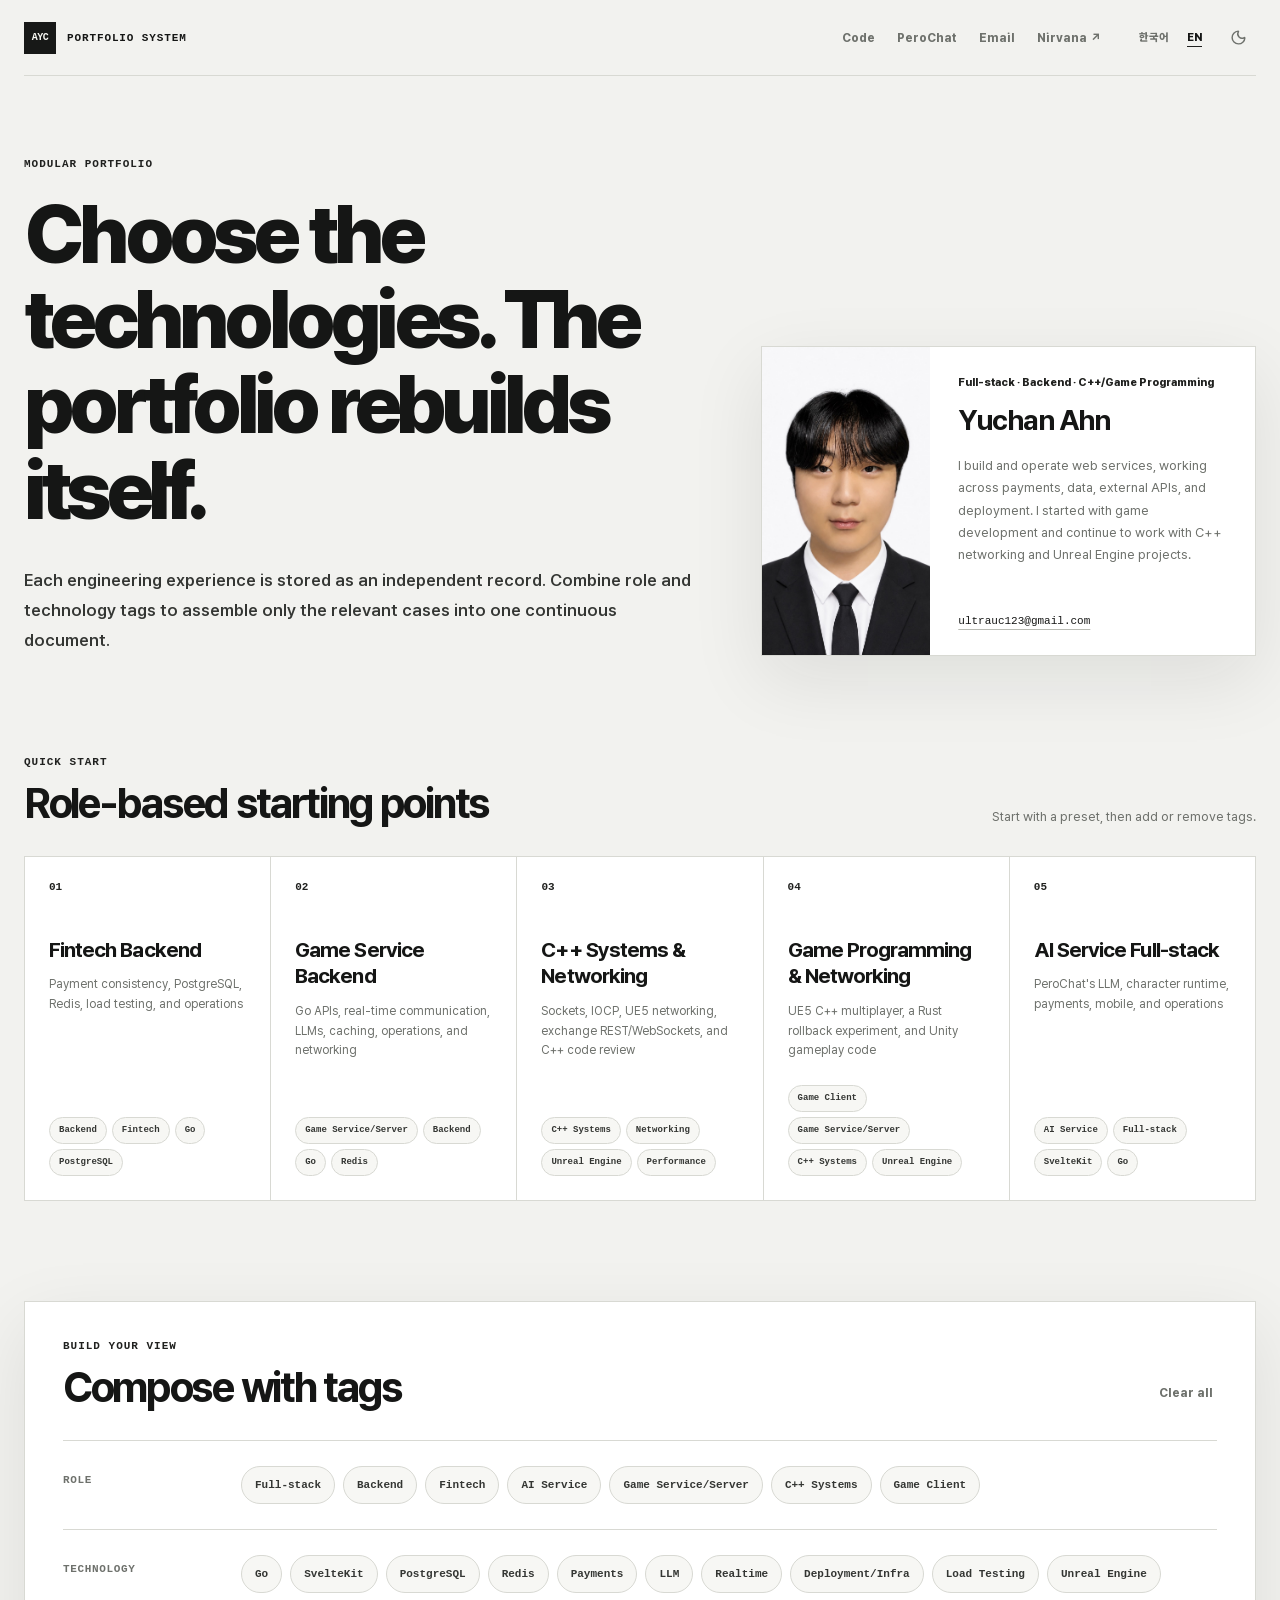
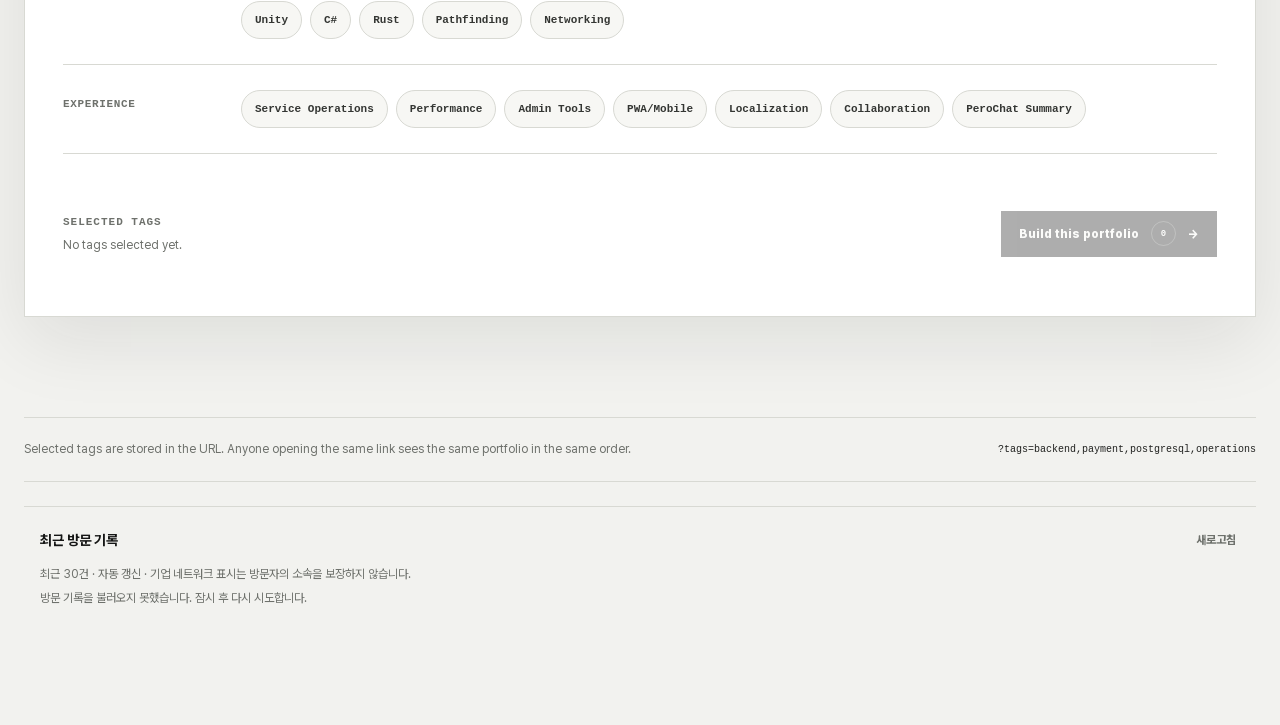
==== public/index.html @ 32eca6d7 "Correct portfolio evidence and clarify rollback and agent-assisted experiments" ====
<!doctype html>
<html lang="ko">
  <head>
    <meta charset="UTF-8" />
    <meta name="viewport" content="width=device-width, initial-scale=1" />
    <meta
      name="description"
      content="기술 태그 조합에 따라 관련 개발 경험을 한 편의 문서로 구성하는 안유찬의 개발 포트폴리오입니다."
    />
    <meta name="theme-color" content="#f4f4f2" />
    <title>안유찬 · Modular Portfolio</title>
    <script>
      (() => {
        let savedTheme = null;
        try {
          savedTheme = localStorage.getItem("portfolio-theme");
        } catch {}
        const systemTheme = window.matchMedia?.("(prefers-color-scheme: dark)").matches
          ? "dark"
          : "light";
        document.documentElement.dataset.theme = savedTheme || systemTheme;
      })();
    </script>
    <link rel="stylesheet" href="./styles.css?v=37" />
    <script src="./portfolio-data.js?v=7" defer></script>
    <script src="./app.js?v=38" defer></script>
    <script src="./visitor-tracking.js?v=2" defer></script>
    <script src="./visitor-feed.js?v=2" defer></script>
  </head>
  <body>
    <main class="page-shell">
      <header class="site-header">
        <a class="site-mark" href="./" aria-label="포트폴리오 조합기 홈">
          <span>AYC</span>
          <strong>PORTFOLIO SYSTEM</strong>
        </a>

        <nav class="external-links" aria-label="외부 링크">
          <a href="https://github.com/yuchanahn/-" target="_blank" rel="noreferrer">Code</a>
          <a href="https://personaxi.com" target="_blank" rel="noreferrer">PeroChat</a>
          <a href="mailto:ultrauc123@gmail.com">Email</a>
          <a
            href="https://www.youtube.com/watch?v=IK2acnw1DHY"
            target="_blank"
            rel="noreferrer"
          >Nirvana ↗</a>
        </nav>

        <div class="preferences">
          <div class="language-switch" role="group" aria-label="Language">
            <button type="button" data-language="ko">한국어</button>
            <button type="button" data-language="en">EN</button>
          </div>
          <button id="theme-toggle" class="theme-toggle" type="button" aria-label="테마 변경">
            <span class="theme-icon sun-icon" aria-hidden="true"></span>
            <span class="theme-icon moon-icon" aria-hidden="true"></span>
          </button>
        </div>
      </header>



      <section id="builder-screen" class="builder-screen">
        <div class="builder-hero">
          <div class="hero-copy">
            <p class="eyebrow" data-i18n="heroEyebrow">MODULAR PORTFOLIO</p>
            <h1 data-i18n="heroTitle">보고 싶은 기술을 고르면<br />포트폴리오가 다시 구성됩니다.</h1>
            <p data-i18n="heroDescription">
              각 개발 경험을 독립된 기록으로 저장했습니다. 지원 직무와 기술 태그를
              조합하면 관련 사례만 골라 한 편의 문서로 이어서 보여줍니다.
            </p>
          </div>

          <aside class="profile-card" aria-label="개발자 프로필">
            <img
              src="./assets/profile-yuchan.jpg"
              alt="안유찬 프로필 사진"
              width="1086"
              height="1447"
            />
            <div>
              <span data-profile="role">풀스택 · 백엔드 · C++/게임 프로그래밍</span>
              <h2 data-profile="name">안유찬</h2>
              <p data-profile="introduction"></p>
              <a href="mailto:ultrauc123@gmail.com">ultrauc123@gmail.com</a>
            </div>
          </aside>
        </div>

        <section class="preset-section" aria-labelledby="preset-title">
          <div class="section-heading">
            <div>
              <p class="eyebrow" data-i18n="presetEyebrow">QUICK START</p>
              <h2 id="preset-title" data-i18n="presetTitle">지원 직무별 기본 조합</h2>
            </div>
            <p data-i18n="presetDescription">기본 조합을 고른 뒤 태그를 더하거나 뺄 수 있습니다.</p>
          </div>
          <div id="preset-grid" class="preset-grid"></div>
        </section>

        <section class="tag-builder" aria-labelledby="tag-builder-title">
          <div class="section-heading">
            <div>
              <p class="eyebrow" data-i18n="tagEyebrow">BUILD YOUR VIEW</p>
              <h2 id="tag-builder-title" data-i18n="tagTitle">태그 직접 조합</h2>
            </div>
            <button id="clear-tags" class="text-button" type="button" data-i18n="clearTags">
              전체 해제
            </button>
          </div>

          <div id="tag-groups" class="tag-groups"></div>

          <div class="selection-bar">
            <div>
              <span class="selection-label" data-i18n="selectedTags">선택한 태그</span>
              <div id="selected-tags" class="selected-tags" aria-live="polite"></div>
            </div>
            <button id="build-portfolio" class="primary-button" type="button">
              <span data-i18n="buildPortfolio">이 조합으로 문서 만들기</span>
              <strong id="matched-count">0</strong>
              <span aria-hidden="true">→</span>
            </button>
          </div>
        </section>

        <section class="system-note" aria-label="포트폴리오 구성 방식">
          <p data-i18n="systemNote">
            선택한 태그는 URL에 저장됩니다. 같은 주소를 보내면 상대방도 같은 순서와
            내용의 포트폴리오를 볼 수 있습니다.
          </p>
          <code>?tags=backend,payment,postgresql,operations</code>
        </section>
      </section>

      <section id="document-screen" class="document-screen" hidden>
        <div class="document-toolbar">
          <a class="back-button" href="./">
            <span aria-hidden="true">←</span>
            <span data-i18n="editTags">태그 다시 고르기</span>
          </a>
          <div id="toolbar-tags" class="toolbar-tags"></div>
          <div class="document-actions">
            <button id="copy-link" class="toolbar-button" type="button" data-i18n-title="copyLink">
              <span data-i18n="copyLink">링크 복사</span>
            </button>
            <button id="print-document" class="primary-button compact" type="button">
              <span data-i18n="savePdf">PDF로 저장</span>
            </button>
          </div>
        </div>

        <article id="portfolio-document" class="portfolio-document"></article>
      </section>

      <section class="visitor-feed" aria-labelledby="visitor-feed-title">
        <div class="visitor-feed-heading">
          <h2 id="visitor-feed-title">최근 방문 기록</h2>
          <button id="refresh-visitors" class="text-button" type="button">새로고침</button>
        </div>
        <p class="visitor-feed-note">최근 30건 · 자동 갱신 · 기업 네트워크 표시는 방문자의 소속을 보장하지 않습니다.</p>
        <p id="visitor-feed-status" role="status">방문 기록을 불러오는 중입니다.</p>
        <ol id="visitor-feed-list" class="visitor-feed-list" aria-label="최근 방문 목록"></ol>
      </section>
    </main>

    <div id="toast" class="toast" role="status" aria-live="polite" hidden></div>
  </body>
</html>
---- public/styles.css ----
.visitor-feed { margin: 24px 0 0; padding: 14px 16px; border-top: 1px solid var(--border); }
.visitor-feed-heading { display: flex; justify-content: space-between; align-items: center; gap: 12px; }
.visitor-feed h2 { margin: 0; font-size: .875rem; }
.visitor-feed-note, #visitor-feed-status { margin: 6px 0; color: var(--muted); font-size: .75rem; line-height: 1.5; }
.visitor-feed-list { list-style: none; padding: 0; margin: 8px 0 0; max-height: 108px; overflow-y: auto; }
.visitor-feed-list li { display: flex; justify-content: space-between; align-items: baseline; gap: 16px; padding: 7px 0; border-top: 1px solid var(--border); }
.visitor-feed-list li > div { display: flex; align-items: baseline; gap: 12px; min-width: 0; }
.visitor-feed-list strong { flex-shrink: 0; font-size: .8125rem; }
.visitor-feed-list span { color: var(--muted); font-size: .75rem; overflow: hidden; white-space: nowrap; text-overflow: ellipsis; }
.visitor-feed-list time { flex-shrink: 0; color: var(--muted); font-size: .75rem; }
@media (max-width: 520px) { .visitor-feed { padding: 12px 0; } .visitor-feed-list li > div { display: block; } .visitor-feed-list span { display: block; margin-top: 2px; } }
@media print { .visitor-feed { display: none !important; } }
@font-face {
  font-family: "Pretendard Variable";
  font-style: normal;
  font-weight: 45 920;
  font-display: block;
  src: url("./fonts/PretendardVariable.woff2") format("woff2-variations");
}

:root {
  color-scheme: light;
  --page: #f2f2ef;
  --surface: #ffffff;
  --surface-soft: #f7f7f4;
  --surface-hover: #ecece7;
  --text: #151615;
  --text-soft: #343633;
  --muted: #6e716c;
  --border: #d8d9d3;
  --border-strong: #b9bbb4;
  --accent: #20211f;
  --accent-soft: #e8e9e4;
  --accent-ink: #111210;
  --inverse: #171817;
  --inverse-text: #f7f7f3;
  --shadow: 0 24px 70px rgb(21 22 21 / 9%);
  --mono: "SFMono-Regular", Consolas, "Malgun Gothic", "Apple SD Gothic Neo", "Noto Sans KR", "Liberation Mono", monospace;
  --sans: "Pretendard Variable", Pretendard, "Noto Sans KR", "Apple SD Gothic Neo", Arial, sans-serif;
}

:root[data-theme="dark"] {
  color-scheme: dark;
  --page: #141414;
  --surface: #1c1c1b;
  --surface-soft: #20201f;
  --surface-hover: #292927;
  --text: #f2f2ee;
  --text-soft: #d4d4cf;
  --muted: #a1a29c;
  --border: #363633;
  --border-strong: #555650;
  --accent: #f1f1ed;
  --accent-soft: #30302e;
  --accent-ink: #ffffff;
  --inverse: #efefe9;
  --inverse-text: #181918;
  --shadow: 0 28px 80px rgb(0 0 0 / 28%);
}

* {
  box-sizing: border-box;
}

html {
  scroll-behavior: smooth;
}

body {
  margin: 0;
  color: var(--text);
  background: var(--page);
  font-family: var(--sans);
  text-rendering: optimizeLegibility;
}

button,
input {
  font: inherit;
}

button,
a {
  -webkit-tap-highlight-color: transparent;
}

a {
  color: inherit;
  text-decoration: none;
}

img {
  display: block;
  max-width: 100%;
}

h1,
h2,
h3,
p {
  overflow-wrap: anywhere;
}

h1,
h2,
h3 {
  word-break: keep-all;
}

[hidden] {
  display: none !important;
}

.page-shell {
  width: min(1240px, calc(100% - 48px));
  min-height: 100vh;
  margin: 0 auto;
  padding-bottom: 96px;
}

.site-header {
  position: relative;
  z-index: 20;
  display: grid;
  min-height: 76px;
  align-items: center;
  grid-template-columns: minmax(190px, 1fr) auto auto;
  gap: 30px;
  border-bottom: 1px solid var(--border);
}

.site-mark {
  display: inline-flex;
  width: fit-content;
  align-items: center;
  gap: 11px;
}

.site-mark > span {
  display: grid;
  width: 32px;
  height: 32px;
  place-items: center;
  color: var(--inverse-text);
  background: var(--inverse);
  font-family: var(--mono);
  font-size: 10px;
  font-weight: 900;
  letter-spacing: -0.05em;
}

.site-mark strong {
  color: var(--text);
  font-family: var(--mono);
  font-size: 11px;
  letter-spacing: 0.08em;
}

.external-links {
  display: flex;
  align-items: center;
  justify-content: center;
  gap: 22px;
}

.external-links a {
  color: var(--muted);
  font-size: 12px;
  font-weight: 750;
}

.external-links a:hover {
  color: var(--text);
}

.preferences,
.language-switch {
  display: flex;
  align-items: center;
}

.preferences {
  gap: 10px;
  justify-self: end;
}

.language-switch {
  gap: 2px;
}

.language-switch button,
.theme-toggle {
  border: 0;
  color: var(--muted);
  background: transparent;
  cursor: pointer;
}

.language-switch button {
  min-height: 34px;
  padding: 0 8px;
  font-size: 11px;
  font-weight: 800;
}

.language-switch button[aria-pressed="true"] {
  color: var(--text);
  text-decoration: underline;
  text-decoration-color: var(--accent);
  text-underline-offset: 5px;
}

.theme-toggle {
  display: grid;
  width: 36px;
  height: 36px;
  place-items: center;
  border-radius: 50%;
}

.theme-toggle:hover {
  color: var(--text);
  background: var(--surface-hover);
}

.theme-icon {
  width: 17px;
  height: 17px;
  background: currentColor;
  -webkit-mask-position: center;
  mask-position: center;
  -webkit-mask-repeat: no-repeat;
  mask-repeat: no-repeat;
  -webkit-mask-size: contain;
  mask-size: contain;
}

.sun-icon {
  display: none;
  -webkit-mask-image: url("./icons/lucide/sun.svg");
  mask-image: url("./icons/lucide/sun.svg");
}

.moon-icon {
  -webkit-mask-image: url("./icons/lucide/moon.svg");
  mask-image: url("./icons/lucide/moon.svg");
}

:root[data-theme="dark"] .sun-icon {
  display: block;
}

:root[data-theme="dark"] .moon-icon {
  display: none;
}

.builder-screen {
  display: grid;
  gap: 100px;
  padding-top: 82px;
}

.builder-hero {
  display: grid;
  align-items: end;
  grid-template-columns: minmax(0, 1.15fr) minmax(390px, 0.85fr);
  gap: 68px;
}

.eyebrow,
.document-kicker,
.cover-kicker,
.cover-small-label,
.selection-label,
.case-index,
.case-project,
.case-category,
.case-footer-label {
  font-family: var(--mono);
  font-size: 11px;
  font-weight: 850;
  letter-spacing: 0.09em;
  text-transform: uppercase;
}

.eyebrow,
.document-kicker,
.cover-kicker,
.case-index {
  color: var(--accent);
}

.hero-copy .eyebrow {
  margin: 0 0 22px;
}

.hero-copy h1 {
  max-width: 760px;
  margin: 0;
  font-size: clamp(44px, 6.4vw, 82px);
  font-weight: 850;
  letter-spacing: -0.07em;
  line-height: 1.04;
}

.hero-copy > p:last-child {
  max-width: 700px;
  margin: 32px 0 0;
  color: var(--text-soft);
  font-size: 17px;
  font-weight: 560;
  line-height: 1.78;
  word-break: keep-all;
}

.profile-card {
  display: grid;
  min-height: 310px;
  align-items: stretch;
  grid-template-columns: 168px minmax(0, 1fr);
  overflow: hidden;
  border: 1px solid var(--border);
  background: var(--surface);
  box-shadow: var(--shadow);
}

.profile-card > img {
  width: 100%;
  height: 100%;
  object-fit: cover;
  object-position: center 22%;
}

.profile-card > div {
  display: flex;
  min-width: 0;
  flex-direction: column;
  padding: 28px;
}

.profile-card span {
  color: var(--accent);
  font-size: 11px;
  font-weight: 800;
  line-height: 1.5;
}

.profile-card h2 {
  margin: 12px 0 0;
  font-size: 28px;
  letter-spacing: -0.055em;
}

.profile-card p {
  margin: 18px 0 0;
  color: var(--muted);
  font-size: 13px;
  line-height: 1.72;
}

.profile-card a {
  margin-top: auto;
  padding-top: 22px;
  color: var(--text);
  font-family: var(--mono);
  font-size: 11px;
  text-decoration: underline;
  text-decoration-color: var(--border-strong);
  text-underline-offset: 5px;
}

.preset-section,
.tag-builder {
  display: grid;
  gap: 28px;
}

.section-heading {
  display: flex;
  align-items: end;
  justify-content: space-between;
  gap: 30px;
}

.section-heading .eyebrow {
  margin: 0 0 10px;
}

.section-heading h2 {
  margin: 0;
  font-size: clamp(27px, 4vw, 42px);
  letter-spacing: -0.055em;
}

.section-heading > p {
  max-width: 360px;
  margin: 0;
  color: var(--muted);
  font-size: 13px;
  line-height: 1.65;
  text-align: right;
}

.preset-grid {
  display: grid;
  grid-template-columns: repeat(5, minmax(0, 1fr));
  border-top: 1px solid var(--border);
  border-left: 1px solid var(--border);
}

.preset-card {
  position: relative;
  display: flex;
  min-height: 270px;
  align-items: flex-start;
  flex-direction: column;
  gap: 0;
  padding: 24px;
  border: 0;
  border-right: 1px solid var(--border);
  border-bottom: 1px solid var(--border);
  color: var(--text);
  background: var(--surface);
  text-align: left;
  cursor: pointer;
  transition: background-color 150ms ease, color 150ms ease;
}

.preset-card:hover,
.preset-card:focus-visible {
  color: var(--inverse-text);
  background: var(--inverse);
  outline: none;
}

.preset-index {
  color: var(--accent);
  font-family: var(--mono);
  font-size: 11px;
  font-weight: 850;
}

.preset-title {
  margin-top: 44px;
  font-size: 21px;
  letter-spacing: -0.045em;
  line-height: 1.28;
}

.preset-description {
  margin-top: 12px;
  color: var(--muted);
  font-size: 12px;
  line-height: 1.62;
}

.preset-card:hover .preset-description,
.preset-card:focus-visible .preset-description {
  color: color-mix(in srgb, var(--inverse-text) 72%, transparent);
}

.preset-tags {
  display: flex;
  flex-wrap: wrap;
  gap: 5px;
  margin-top: auto;
  padding-top: 24px;
}

.preset-card:hover .tag-chip,
.preset-card:focus-visible .tag-chip {
  border-color: color-mix(in srgb, var(--inverse-text) 28%, transparent);
  color: var(--inverse-text);
  background: transparent;
}

.tag-builder {
  padding: 38px;
  border: 1px solid var(--border);
  background: var(--surface);
  box-shadow: var(--shadow);
}

.text-button {
  min-height: 38px;
  padding: 0 4px;
  border: 0;
  color: var(--muted);
  background: transparent;
  cursor: pointer;
  font-size: 12px;
  font-weight: 750;
}

.text-button:hover {
  color: var(--accent);
}

.tag-groups {
  display: grid;
  gap: 0;
  border-top: 1px solid var(--border);
}

.tag-group {
  display: grid;
  align-items: start;
  grid-template-columns: 150px minmax(0, 1fr);
  gap: 28px;
  padding: 25px 0;
  border-bottom: 1px solid var(--border);
}

.tag-group-title {
  margin: 8px 0 0;
  color: var(--muted);
  font-family: var(--mono);
  font-size: 11px;
  letter-spacing: 0.06em;
  text-transform: uppercase;
}

.tag-list,
.selected-tags,
.toolbar-tags,
.cover-selected-tags,
.case-footer-tags {
  display: flex;
  flex-wrap: wrap;
  gap: 8px;
}

.tag-chip {
  display: inline-flex;
  min-height: 38px;
  align-items: center;
  justify-content: center;
  padding: 0 13px;
  border: 1px solid var(--border);
  border-radius: 999px;
  color: var(--text-soft);
  background: var(--surface-soft);
  font-family: var(--mono);
  font-size: 11px;
  font-weight: 750;
  white-space: nowrap;
}

button.tag-chip {
  cursor: pointer;
  transition: border-color 120ms ease, color 120ms ease, background-color 120ms ease;
}

button.tag-chip:hover {
  border-color: var(--border-strong);
  color: var(--text);
}

.tag-chip.is-selected {
  border-color: var(--accent);
  color: var(--inverse-text);
  background: var(--inverse);
}

.tag-chip.compact {
  min-height: 27px;
  padding: 0 9px;
  font-size: 9px;
}

.selection-bar {
  display: grid;
  min-height: 96px;
  align-items: center;
  grid-template-columns: minmax(0, 1fr) auto;
  gap: 28px;
  padding-top: 8px;
}

.selection-bar > div:first-child {
  display: grid;
  gap: 10px;
}

.selection-label {
  color: var(--muted);
}

.empty-selection {
  color: var(--muted);
  font-size: 12px;
}

.primary-button,
.toolbar-button,
.back-button {
  display: inline-flex;
  min-height: 46px;
  align-items: center;
  justify-content: center;
  border: 0;
  cursor: pointer;
  font-size: 12px;
  font-weight: 800;
}

.primary-button {
  gap: 12px;
  padding: 0 18px;
  color: var(--inverse-text);
  background: var(--inverse);
}

.primary-button:hover:not(:disabled) {
  background: var(--text-soft);
  color: var(--inverse-text);
}

.primary-button:disabled {
  cursor: not-allowed;
  opacity: 0.35;
}

.primary-button strong {
  display: grid;
  min-width: 25px;
  height: 25px;
  place-items: center;
  border: 1px solid color-mix(in srgb, var(--inverse-text) 25%, transparent);
  border-radius: 50%;
  font-family: var(--mono);
  font-size: 9px;
}

.primary-button.compact {
  min-height: 38px;
  padding: 0 13px;
}

.system-note {
  display: flex;
  align-items: center;
  justify-content: space-between;
  gap: 30px;
  padding: 22px 0;
  border-top: 1px solid var(--border);
  border-bottom: 1px solid var(--border);
}

.system-note p {
  max-width: 680px;
  margin: 0;
  color: var(--muted);
  font-size: 12px;
  line-height: 1.65;
}

.system-note code {
  color: var(--accent);
  font-family: var(--mono);
  font-size: 10px;
}

.document-screen {
  padding: 24px 0 0;
}

.document-toolbar {
  position: sticky;
  top: 14px;
  z-index: 30;
  display: grid;
  min-height: 62px;
  align-items: center;
  grid-template-columns: auto minmax(0, 1fr) auto;
  gap: 18px;
  margin-bottom: 22px;
  padding: 10px;
  border: 1px solid var(--border);
  background: color-mix(in srgb, var(--surface) 91%, transparent);
  box-shadow: 0 12px 40px rgb(20 20 19 / 8%);
  backdrop-filter: blur(16px);
}

.back-button {
  gap: 7px;
  padding: 0 10px;
  color: var(--muted);
  background: transparent;
}

.back-button:hover {
  color: var(--text);
}

.toolbar-tags {
  max-height: 38px;
  overflow: hidden;
}

.document-actions {
  display: flex;
  align-items: center;
  gap: 5px;
}

.toolbar-button {
  min-height: 38px;
  padding: 0 12px;
  color: var(--muted);
  background: transparent;
}

.toolbar-button:hover {
  color: var(--text);
  background: var(--surface-hover);
}

.portfolio-document {
  width: min(100%, 980px);
  margin: 0 auto;
  color: var(--text);
  background: var(--surface);
  box-shadow: var(--shadow);
}

.portfolio-cover {
  display: flex;
  min-height: 760px;
  flex-direction: column;
  padding: 66px 70px 54px;
  border-bottom: 1px solid var(--border);
}

.cover-topline {
  display: flex;
  align-items: center;
  justify-content: space-between;
  gap: 20px;
}

.cover-count {
  color: var(--muted);
  font-family: var(--mono);
  font-size: 10px;
}

.cover-title {
  max-width: 800px;
  margin: 90px 0 0;
  font-size: clamp(48px, 7vw, 76px);
  font-weight: 870;
  letter-spacing: -0.075em;
  line-height: 1.04;
}

.cover-intro {
  max-width: 720px;
  margin: 28px 0 0;
  color: var(--text-soft);
  font-size: 18px;
  font-weight: 580;
  line-height: 1.72;
  word-break: keep-all;
}

.cover-identity {
  display: grid;
  margin-top: auto;
  padding-top: 70px;
  grid-template-columns: 100px auto minmax(0, 1fr);
  align-items: baseline;
  gap: 20px;
  border-top: 1px solid var(--border);
}

.cover-small-label {
  color: var(--muted);
}

.cover-name {
  margin: 0;
  font-size: 24px;
  letter-spacing: -0.045em;
}

.cover-role {
  margin: 0;
  color: var(--muted);
  font-size: 12px;
}

.cover-selected-tags {
  margin-top: 25px;
}

.cover-links {
  display: grid;
  margin-top: 34px;
  grid-template-columns: repeat(2, minmax(0, 1fr));
  border-top: 1px solid var(--border);
  border-left: 1px solid var(--border);
}

.cover-link {
  display: grid;
  gap: 6px;
  padding: 13px 15px;
  border-right: 1px solid var(--border);
  border-bottom: 1px solid var(--border);
}

.cover-link-label {
  color: var(--muted);
  font-family: var(--mono);
  font-size: 8px;
  letter-spacing: 0.08em;
  text-transform: uppercase;
}

.cover-link-value {
  overflow: hidden;
  font-size: 11px;
  text-overflow: ellipsis;
  white-space: nowrap;
}

.document-overview {
  padding: 58px 70px 70px;
  border-bottom: 1px solid var(--border);
}

.overview-heading {
  display: flex;
  align-items: end;
  justify-content: space-between;
  gap: 24px;
}

.overview-title {
  margin: 0;
  font-size: 26px;
  letter-spacing: -0.05em;
}

.project-summary-grid {
  display: grid;
  margin-top: 34px;
  grid-template-columns: repeat(2, minmax(0, 1fr));
  border-top: 1px solid var(--border);
  border-left: 1px solid var(--border);
}

.project-summary-card {
  display: flex;
  min-height: 210px;
  flex-direction: column;
  padding: 22px;
  border-right: 1px solid var(--border);
  border-bottom: 1px solid var(--border);
}

.summary-number {
  color: var(--accent);
  font-family: var(--mono);
  font-size: 9px;
  font-weight: 850;
}

.summary-project-name {
  margin: 34px 0 0;
  font-size: 21px;
  letter-spacing: -0.04em;
}

.summary-project-detail-link {
  text-decoration: underline;
  text-decoration-color: transparent;
  text-decoration-thickness: 1px;
  text-underline-offset: 5px;
  transition: color 160ms ease, text-decoration-color 160ms ease;
}

.summary-project-detail-link:hover {
  color: var(--accent);
  text-decoration-color: currentColor;
}

.summary-project-meta {
  margin: 7px 0 0;
  color: var(--accent);
  font-family: var(--mono);
  font-size: 9px;
}

.summary-project-copy {
  margin: 17px 0 0;
  color: var(--muted);
  font-size: 12px;
  line-height: 1.68;
}

.document-overview.is-dense .project-summary-card {
  min-height: 175px;
}

.document-overview.is-dense .summary-project-name {
  margin-top: 22px;
}

.document-overview.is-dense .summary-project-copy {
  margin-top: 11px;
}

.summary-project-links {
  display: flex;
  flex-wrap: wrap;
  gap: 7px;
  margin-top: auto;
  padding-top: 18px;
}

.project-introduction {
  min-height: 980px;
  padding: 70px;
  border-bottom: 1px solid var(--border);
}

.project-intro-topline {
  display: flex;
  align-items: center;
  justify-content: space-between;
  gap: 24px;
}

.project-intro-kicker,
.project-intro-number {
  color: var(--accent);
  font-family: var(--mono);
  font-size: 9px;
  font-weight: 800;
  letter-spacing: 0.09em;
  text-transform: uppercase;
}

.project-intro-number {
  color: var(--muted);
}

.project-intro-title {
  max-width: 900px;
  margin: 64px 0 0;
  font-size: clamp(48px, 7vw, 74px);
  font-weight: 860;
  letter-spacing: -0.07em;
  line-height: 1.02;
}

.project-intro-summary {
  max-width: 760px;
  margin: 22px 0 0;
  color: var(--text-soft);
  font-size: 19px;
  font-weight: 640;
  line-height: 1.6;
  word-break: keep-all;
}

.project-intro-media {
  display: grid;
  overflow: hidden;
  margin: 42px 0 0;
  aspect-ratio: 16 / 6.4;
  background: var(--surface-soft);
}

.project-intro-media.is-gallery {
  grid-template-columns: repeat(2, minmax(0, 1fr));
  aspect-ratio: 16 / 7;
}

.project-intro-media img {
  width: 100%;
  height: 100%;
  min-height: 0;
  object-fit: cover;
}

.project-intro-media.is-gallery img + img {
  border-left: 1px solid var(--border);
}

.project-intro-details {
  margin-top: 40px;
  border-top: 1px solid var(--border-strong);
}

.project-intro-row {
  display: grid;
  grid-template-columns: 150px minmax(0, 1fr);
  gap: 28px;
  padding: 15px 0;
  border-bottom: 1px solid var(--border);
}

.project-intro-row.is-description {
  padding-top: 19px;
  padding-bottom: 19px;
}

.project-intro-label {
  padding-top: 2px;
  color: var(--muted);
  font-family: var(--mono);
  font-size: 9px;
  font-weight: 760;
  letter-spacing: 0.05em;
  text-transform: uppercase;
  white-space: nowrap;
}

.project-intro-value {
  margin: 0;
  color: var(--text-soft);
  font-size: 13px;
  line-height: 1.72;
  word-break: keep-all;
}

.project-intro-row.is-description .project-intro-value {
  color: var(--text);
  font-size: 14px;
}

.project-intro-stack {
  display: flex;
  flex-wrap: wrap;
  gap: 7px;
}

.project-intro-stack-item {
  padding: 7px 9px;
  border: 1px solid var(--border);
  color: var(--text-soft);
  background: var(--surface);
  font-family: var(--mono);
  font-size: 9px;
  font-weight: 700;
}

.project-intro-links {
  display: flex;
  flex-wrap: wrap;
  gap: 8px;
  margin-top: 24px;
}

.project-introduction.has-no-media .project-intro-details {
  margin-top: 90px;
}

.record-link {
  display: inline-grid;
  grid-template-columns: auto auto auto;
  align-items: center;
  gap: 7px;
  min-width: 0;
  padding: 8px 10px;
  border: 1px solid var(--border);
  color: var(--text-soft);
  background: var(--surface);
  transition: border-color 160ms ease, color 160ms ease, background 160ms ease;
}

.record-link:hover {
  border-color: var(--border-strong);
  color: var(--text);
  background: var(--surface-hover);
}

.record-link-label {
  color: var(--muted);
  font-family: var(--mono);
  font-size: 8px;
  letter-spacing: 0.04em;
  text-transform: uppercase;
}

.record-link-value {
  overflow: hidden;
  font-size: 10px;
  text-overflow: ellipsis;
  white-space: nowrap;
}

.record-link-arrow {
  color: var(--accent);
  font-size: 10px;
}

.case-study {
  padding: 70px;
  border-bottom: 1px solid var(--border);
}

.case-meta {
  display: grid;
  align-items: center;
  grid-template-columns: 48px auto 1fr;
  gap: 15px;
}

.case-project,
.case-category {
  color: var(--muted);
  font-size: 9px;
}

.case-project-link {
  display: inline-flex;
  min-width: 0;
  align-items: center;
  gap: 6px;
  color: var(--muted);
  font-size: 9px;
}

.case-project-link:hover {
  color: var(--text);
}

.case-project-link-label {
  font-family: var(--mono);
  font-size: 8px;
}

.case-project-link-label::after {
  content: " ·";
}

.case-project-link-value {
  overflow: hidden;
  text-overflow: ellipsis;
  white-space: nowrap;
}

.case-project-link-arrow {
  color: var(--accent);
}

.case-category {
  justify-self: end;
  color: var(--accent);
}

.case-title {
  max-width: 810px;
  margin: 38px 0 0;
  font-size: clamp(32px, 5vw, 48px);
  font-weight: 840;
  letter-spacing: -0.065em;
  line-height: 1.13;
}

.case-lead {
  max-width: 760px;
  margin: 22px 0 0;
  color: var(--text-soft);
  font-size: 17px;
  font-weight: 630;
  line-height: 1.65;
  word-break: keep-all;
}

.metric-grid {
  display: grid;
  margin-top: 40px;
  grid-template-columns: repeat(3, minmax(0, 1fr));
  border-top: 1px solid var(--border);
  border-left: 1px solid var(--border);
}

.metric-item {
  display: grid;
  min-height: 122px;
  align-content: center;
  grid-template-columns: auto auto auto;
  gap: 7px;
  padding: 18px;
  border-right: 1px solid var(--border);
  border-bottom: 1px solid var(--border);
}

.metric-label {
  grid-column: 1 / -1;
  margin-bottom: 8px;
  color: var(--muted);
  font-family: var(--mono);
  font-size: 9px;
  text-transform: uppercase;
}

.metric-before,
.metric-arrow {
  color: var(--muted);
  font-size: 13px;
}

.metric-after {
  color: var(--accent);
  font-size: 21px;
  letter-spacing: -0.045em;
}

.case-flow {
  display: grid;
  margin-top: 40px;
  grid-template-columns: repeat(4, minmax(0, 1fr));
  border-top: 1px solid var(--border-strong);
  border-bottom: 1px solid var(--border-strong);
}

.case-flow-step {
  position: relative;
  display: grid;
  min-height: 112px;
  align-content: center;
  gap: 13px;
  padding: 18px 22px 18px 18px;
  border-right: 1px solid var(--border);
}

.case-flow-step:last-child {
  border-right: 0;
}

.case-flow-step:not(:last-child)::after {
  position: absolute;
  top: 50%;
  right: -7px;
  z-index: 1;
  width: 13px;
  color: var(--accent);
  background: var(--surface);
  content: "→";
  font-size: 12px;
  text-align: center;
  transform: translateY(-50%);
}

.case-flow-number {
  color: var(--accent);
  font-family: var(--mono);
  font-size: 8px;
}

.case-flow-text {
  color: var(--text-soft);
  font-size: 12px;
  line-height: 1.5;
  white-space: pre-line;
}

.case-visual {
  margin: 42px 0 0;
  padding: 0;
  background: var(--surface-soft);
}

.case-visual > img {
  width: 100%;
  max-height: 660px;
  object-fit: contain;
  border: 1px solid var(--border);
  background: #ffffff;
}

.case-visual.is-gallery {
  display: grid;
  grid-template-columns: repeat(2, minmax(0, 1fr));
  gap: 10px;
  background: transparent;
}

.case-visual.is-gallery > img {
  height: 400px;
  object-fit: contain;
}

#perochat-service-summary .case-visual.is-gallery {
  grid-template-columns: minmax(0, 1.55fr) minmax(0, 0.75fr);
  background: #111111;
}

#perochat-service-summary .case-visual.is-gallery > img {
  background: #111111;
}

.case-code {
  margin: 38px 0 0;
  border: 1px solid var(--border);
  background: var(--surface-soft);
}

.case-code-caption {
  display: flex;
  align-items: center;
  justify-content: space-between;
  gap: 20px;
  padding: 12px 15px;
  border-bottom: 1px solid var(--border);
}

.case-code-label,
.case-code-source {
  font-family: var(--mono);
  font-size: 9px;
}

.case-code-label {
  color: var(--text-soft);
  font-weight: 760;
}

.case-code-source {
  overflow: hidden;
  color: var(--muted);
  text-overflow: ellipsis;
  white-space: nowrap;
}

.case-code-pre {
  overflow-x: auto;
  margin: 0;
  padding: 18px;
}

.case-code-content {
  color: var(--text-soft);
  font-family: var(--mono);
  font-size: 11px;
  line-height: 1.7;
  tab-size: 2;
  white-space: pre;
}

.case-copy {
  display: grid;
  gap: 0;
  max-width: 780px;
  margin-top: 38px;
}

.case-paragraph {
  margin: 0;
  color: var(--text-soft);
  font-size: 15px;
  line-height: 1.9;
  word-break: keep-all;
}

.inline-code {
  padding: 0.08em 0.28em;
  border-radius: 0.22em;
  background: var(--surface-soft);
  color: inherit;
  font-family: var(--mono);
  font-size: 0.9em;
  font-weight: 600;
  letter-spacing: -0.02em;
}

.case-paragraph + .case-paragraph {
  margin-top: 18px;
}

.case-bullets {
  display: grid;
  gap: 0;
  margin: 34px 0 0;
  padding: 0;
  border-top: 1px solid var(--border);
  list-style: none;
}

.case-bullets li {
  position: relative;
  padding: 14px 14px 14px 24px;
  border-bottom: 1px solid var(--border);
  color: var(--text-soft);
  font-size: 12px;
}

.case-bullets li::before {
  position: absolute;
  top: 20px;
  left: 4px;
  width: 6px;
  height: 6px;
  background: var(--accent);
  content: "";
}

.case-links-section {
  margin-top: 36px;
  padding-top: 17px;
  border-top: 1px solid var(--border);
}

.case-links-label {
  display: block;
  margin-bottom: 11px;
  color: var(--muted);
  font-family: var(--mono);
  font-size: 8px;
  letter-spacing: 0.04em;
  text-transform: uppercase;
}

.case-record-links {
  display: flex;
  flex-wrap: wrap;
  gap: 7px;
}

.case-footer {
  display: flex;
  align-items: center;
  justify-content: space-between;
  gap: 20px;
  margin-top: 42px;
  padding-top: 18px;
  border-top: 1px solid var(--border);
}

.case-footer-label {
  color: var(--muted);
  font-size: 8px;
}

.document-closing {
  display: grid;
  min-height: 260px;
  align-content: center;
  justify-items: center;
  gap: 14px;
  padding: 60px;
  text-align: center;
}

.document-closing strong {
  font-size: 24px;
  letter-spacing: -0.045em;
}

.document-closing p {
  max-width: 560px;
  margin: 0;
  color: var(--muted);
  font-size: 12px;
  line-height: 1.7;
}

.document-closing span {
  color: var(--accent);
  font-family: var(--mono);
  font-size: 9px;
  text-transform: uppercase;
}

.toast {
  position: fixed;
  z-index: 100;
  right: 24px;
  bottom: 24px;
  max-width: min(360px, calc(100% - 48px));
  padding: 13px 16px;
  color: var(--inverse-text);
  background: var(--inverse);
  box-shadow: var(--shadow);
  font-size: 12px;
  font-weight: 750;
}

button:focus-visible,
a:focus-visible {
  outline: 3px solid color-mix(in srgb, var(--accent) 55%, transparent);
  outline-offset: 3px;
}

@media (max-width: 1100px) {
  .builder-hero {
    grid-template-columns: 1fr;
  }

  .profile-card {
    max-width: 650px;
  }

  .preset-grid {
    grid-template-columns: repeat(3, minmax(0, 1fr));
  }

  .document-toolbar {
    grid-template-columns: auto 1fr;
  }

  .toolbar-tags {
    grid-column: 1 / -1;
    grid-row: 2;
  }

  .document-actions {
    justify-self: end;
  }
}

@media (max-width: 760px) {
  .page-shell {
    width: min(100% - 24px, 1240px);
    padding-bottom: 64px;
  }

  .site-header {
    min-height: auto;
    padding: 16px 0;
    grid-template-columns: 1fr auto;
    gap: 14px;
  }

  .external-links {
    grid-column: 1 / -1;
    grid-row: 2;
    justify-content: flex-start;
  }

  .builder-screen {
    gap: 72px;
    padding-top: 54px;
  }

  .hero-copy h1 {
    font-size: clamp(38px, 13vw, 58px);
  }

  .hero-copy > p:last-child {
    font-size: 15px;
  }

  .profile-card {
    grid-template-columns: 126px minmax(0, 1fr);
  }

  .profile-card > div {
    padding: 21px;
  }

  .section-heading {
    align-items: flex-start;
    flex-direction: column;
    gap: 10px;
  }

  .section-heading > p {
    text-align: left;
  }

  .preset-grid {
    grid-template-columns: 1fr;
  }

  .preset-card {
    min-height: 210px;
  }

  .tag-builder {
    padding: 24px;
  }

  .tag-group {
    grid-template-columns: 1fr;
    gap: 15px;
  }

  .tag-group-title {
    margin-top: 0;
  }

  .selection-bar {
    grid-template-columns: 1fr;
  }

  .selection-bar .primary-button {
    width: 100%;
  }

  .system-note {
    align-items: flex-start;
    flex-direction: column;
  }

  .document-toolbar {
    position: static;
  }

  .toolbar-tags {
    display: none;
  }

  .portfolio-cover,
  .document-overview,
  .project-introduction,
  .case-study {
    padding-right: 28px;
    padding-left: 28px;
  }

  .portfolio-cover {
    min-height: 680px;
    padding-top: 42px;
    padding-bottom: 38px;
  }

  .cover-title {
    margin-top: 66px;
    font-size: 46px;
  }

  .cover-intro {
    font-size: 15px;
  }

  .cover-identity {
    grid-template-columns: 1fr;
    gap: 8px;
  }

  .cover-links,
  .project-summary-grid,
  .case-visual.is-gallery,
  .metric-grid {
    grid-template-columns: 1fr;
  }

  .case-flow {
    grid-template-columns: 1fr;
  }

  .case-flow-step {
    min-height: 92px;
    border-right: 0;
    border-bottom: 1px solid var(--border);
  }

  .case-flow-step:last-child {
    border-bottom: 0;
  }

  .case-flow-step:not(:last-child)::after {
    top: auto;
    right: 50%;
    bottom: -8px;
    transform: translateX(50%) rotate(90deg);
  }

  .case-study {
    padding-top: 50px;
    padding-bottom: 50px;
  }

  .project-introduction {
    min-height: 0;
    padding-top: 50px;
    padding-bottom: 50px;
  }

  .project-intro-title {
    margin-top: 46px;
    font-size: 46px;
  }

  .project-intro-summary {
    font-size: 16px;
  }

  .project-intro-media,
  .project-intro-media.is-gallery {
    aspect-ratio: 4 / 3;
  }

  .project-intro-media.is-gallery {
    grid-template-columns: 1fr;
  }

  .project-intro-media.is-gallery img + img {
    border-top: 1px solid var(--border);
    border-left: 0;
  }

  .project-intro-row {
    grid-template-columns: 1fr;
    gap: 8px;
  }

  .project-introduction.has-no-media .project-intro-details {
    margin-top: 54px;
  }

  .case-title {
    font-size: 34px;
  }

  .case-lead {
    font-size: 15px;
  }

  .case-meta {
    grid-template-columns: auto 1fr;
  }

  .case-category {
    grid-column: 2;
    justify-self: start;
  }

  .case-visual.is-gallery > img {
    height: auto;
    max-height: 520px;
  }

  .case-footer {
    align-items: flex-start;
    flex-direction: column;
  }
}

@media (max-width: 440px) {
  .site-mark strong {
    display: none;
  }

  .external-links {
    gap: 15px;
  }

  .profile-card {
    grid-template-columns: 1fr;
  }

  .profile-card > img {
    width: 118px;
    height: 150px;
    margin: 20px 0 0 20px;
  }

  .profile-card a {
    margin-top: 24px;
  }

  .document-toolbar {
    grid-template-columns: 1fr;
  }

  .document-actions {
    width: 100%;
    justify-self: stretch;
  }

  .document-actions > * {
    flex: 1;
  }

  .back-button {
    justify-content: flex-start;
  }

  .cover-title {
    font-size: 38px;
  }
}

@media (prefers-reduced-motion: reduce) {
  html {
    scroll-behavior: auto;
  }

  *,
  *::before,
  *::after {
    transition: none !important;
  }
}

@page {
  size: A4;
  margin: 0;
}

@page {
  size: A4 portrait;
  margin: 0;
}

@media print {
  :root,
  :root[data-theme="dark"] {
    color-scheme: light;
    --page: #ffffff;
    --surface: #ffffff;
    --surface-soft: #f6f6f3;
    --surface-hover: #f0f0ec;
    --text: #151615;
    --text-soft: #343633;
    --muted: #686b66;
    --border: #d7d8d2;
    --border-strong: #b9bbb4;
    --accent: #20211f;
    --accent-soft: #e8e9e4;
    --accent-ink: #111210;
    --inverse: #171817;
    --inverse-text: #ffffff;
  }

  html,
  body {
    width: 210mm;
    margin: 0;
    background: #ffffff;
    print-color-adjust: exact;
    -webkit-print-color-adjust: exact;
  }

  .page-shell {
    width: 100%;
    margin: 0;
    padding: 0;
  }

  .site-header,
  .builder-screen,
  .document-toolbar,
  .toast {
    display: none !important;
  }

  .document-screen {
    display: block !important;
    padding: 0;
  }

  .portfolio-document {
    width: 100%;
    margin: 0;
    font-family: "Malgun Gothic", "Apple SD Gothic Neo", "Noto Sans KR", Arial, sans-serif;
    box-shadow: none;
  }

  .portfolio-cover,
  .document-overview,
  .project-introduction,
  .case-study {
    width: 210mm;
    height: 297mm;
    min-height: 0;
    overflow: hidden;
    break-before: auto;
    break-after: page;
    break-inside: avoid;
    page-break-before: auto;
    page-break-after: always;
    page-break-inside: avoid;
  }

  .portfolio-document > .case-study:last-of-type {
    break-after: auto;
    page-break-after: auto;
  }

  .portfolio-cover {
    padding: 20mm 17mm 15mm;
  }

  .cover-title {
    margin-top: 28mm;
    font-size: 19mm;
  }

  .cover-intro {
    font-size: 4.4mm;
  }

  .cover-links {
    grid-template-columns: repeat(2, minmax(0, 1fr));
  }

  .document-overview {
    padding: 20mm 17mm 15mm;
  }

  .project-introduction {
    padding: 18mm 17mm 14mm;
    border-bottom: 0;
  }

  .project-intro-title {
    margin-top: 14mm;
    font-size: 15mm;
    line-height: 1.03;
  }

  .project-intro-summary {
    margin-top: 4mm;
    font-size: 4.1mm;
    line-height: 1.55;
  }

  .project-intro-media,
  .project-intro-media.is-gallery {
    height: 70mm;
    margin-top: 8mm;
    aspect-ratio: auto;
  }

  .project-intro-details {
    margin-top: 7mm;
  }

  .project-intro-row {
    grid-template-columns: 32mm minmax(0, 1fr);
    gap: 5mm;
    padding: 2.4mm 0;
  }

  .project-intro-row.is-description {
    padding-top: 3mm;
    padding-bottom: 3mm;
  }

  .project-intro-value,
  .project-intro-row.is-description .project-intro-value {
    font-size: 3mm;
    line-height: 1.55;
  }

  .project-intro-stack {
    gap: 1.4mm;
  }

  .project-intro-stack-item {
    padding: 1.3mm 1.7mm;
    font-size: 2.25mm;
  }

  .project-intro-links {
    margin-top: 4mm;
  }

  .project-introduction.has-no-media .project-intro-details {
    margin-top: 23mm;
  }

  .project-summary-grid {
    grid-template-columns: repeat(2, minmax(0, 1fr));
  }

  .document-overview.is-dense .project-summary-card {
    min-height: 52mm;
    padding: 5mm;
  }

  .document-overview.is-dense .summary-project-name {
    margin-top: 5mm;
    font-size: 4.8mm;
  }

  .document-overview.is-dense .summary-project-meta {
    margin-top: 1mm;
  }

  .document-overview.is-dense .summary-project-copy {
    margin-top: 3mm;
    font-size: 2.8mm;
    line-height: 1.52;
  }

  .document-overview.is-dense .summary-project-links {
    padding-top: 2mm;
  }

  .case-study {
    padding: 18mm 17mm 14mm;
    border-bottom: 0;
  }

  .case-title {
    margin-top: 8mm;
    font-size: 9.2mm;
    line-height: 1.13;
  }

  .case-lead {
    margin-top: 4mm;
    font-size: 4mm;
    line-height: 1.55;
  }

  .case-paragraph {
    font-size: 3.35mm;
    line-height: 1.62;
  }

  .case-paragraph + .case-paragraph {
    margin-top: 3mm;
  }

  .metric-grid {
    margin-top: 7mm;
  }

  .metric-item {
    min-height: 23mm;
    padding: 3mm;
  }

  .metric-label {
    margin-bottom: 1.5mm;
  }

  .metric-after {
    font-size: 5mm;
  }

  .case-visual {
    margin-top: 7mm;
  }

  .case-copy {
    margin-top: 7mm;
  }

  .case-bullets {
    margin-top: 6mm;
  }

  .case-bullets li {
    padding: 2.5mm 3mm 2.5mm 6mm;
  }

  .case-bullets li::before {
    top: 4mm;
    left: 1mm;
  }

  .case-visual,
  .case-code,
  .case-flow,
  .metric-grid,
  .case-bullets,
  .case-footer,
  .project-summary-card {
    break-inside: avoid;
  }

  .case-visual > img {
    max-height: 82mm;
  }

  .case-visual.is-gallery {
    grid-template-columns: repeat(2, minmax(0, 1fr));
  }

  .case-visual.is-gallery > img {
    height: 70mm;
  }

  .case-code {
    margin-top: 6mm;
  }

  .case-code-caption {
    padding: 2mm 2.5mm;
  }

  .case-code-pre {
    padding: 3mm;
  }

  .case-code-content {
    font-size: 2.45mm;
    line-height: 1.48;
  }

  .case-flow {
    margin-top: 7mm;
  }

  .case-flow-step {
    min-height: 22mm;
    gap: 2mm;
    padding: 3mm 4mm 3mm 3mm;
  }

  .case-flow-text {
    font-size: 2.7mm;
    line-height: 1.4;
  }

  .case-links-section {
    display: none;
  }

  .record-link {
    padding: 1.5mm 2mm;
  }

  #redis-k6 .case-title {
    font-size: 8.7mm;
  }

  #redis-k6 .case-lead {
    font-size: 3.8mm;
  }

  #redis-k6 .case-paragraph {
    font-size: 3.15mm;
  }

  #redis-k6 .case-visual > img {
    max-height: 68mm;
  }

  #p2p-world-simulation {
    padding-top: 14mm;
    padding-bottom: 10mm;
  }

  #p2p-world-simulation .case-title {
    margin-top: 6mm;
    font-size: 7.7mm;
  }

  #p2p-world-simulation .case-lead {
    margin-top: 2.5mm;
    font-size: 3.4mm;
    line-height: 1.42;
  }

  #p2p-world-simulation .case-visual {
    margin-top: 4mm;
  }

  #p2p-world-simulation .case-visual > img {
    max-height: 47mm;
  }

  #p2p-world-simulation .case-code {
    margin-top: 3mm;
  }

  #p2p-world-simulation .case-code-caption {
    padding: 1.5mm 2mm;
  }

  #p2p-world-simulation .case-code-pre {
    padding: 2mm;
  }

  #p2p-world-simulation .case-code-content {
    font-size: 2.15mm;
    line-height: 1.32;
  }

  #p2p-world-simulation .case-copy {
    margin-top: 4mm;
  }

  #p2p-world-simulation .case-paragraph {
    font-size: 2.75mm;
    line-height: 1.45;
  }

  .case-footer {
    display: none;
  }

  .document-closing {
    display: none;
  }

  a {
    text-decoration: none;
  }
}
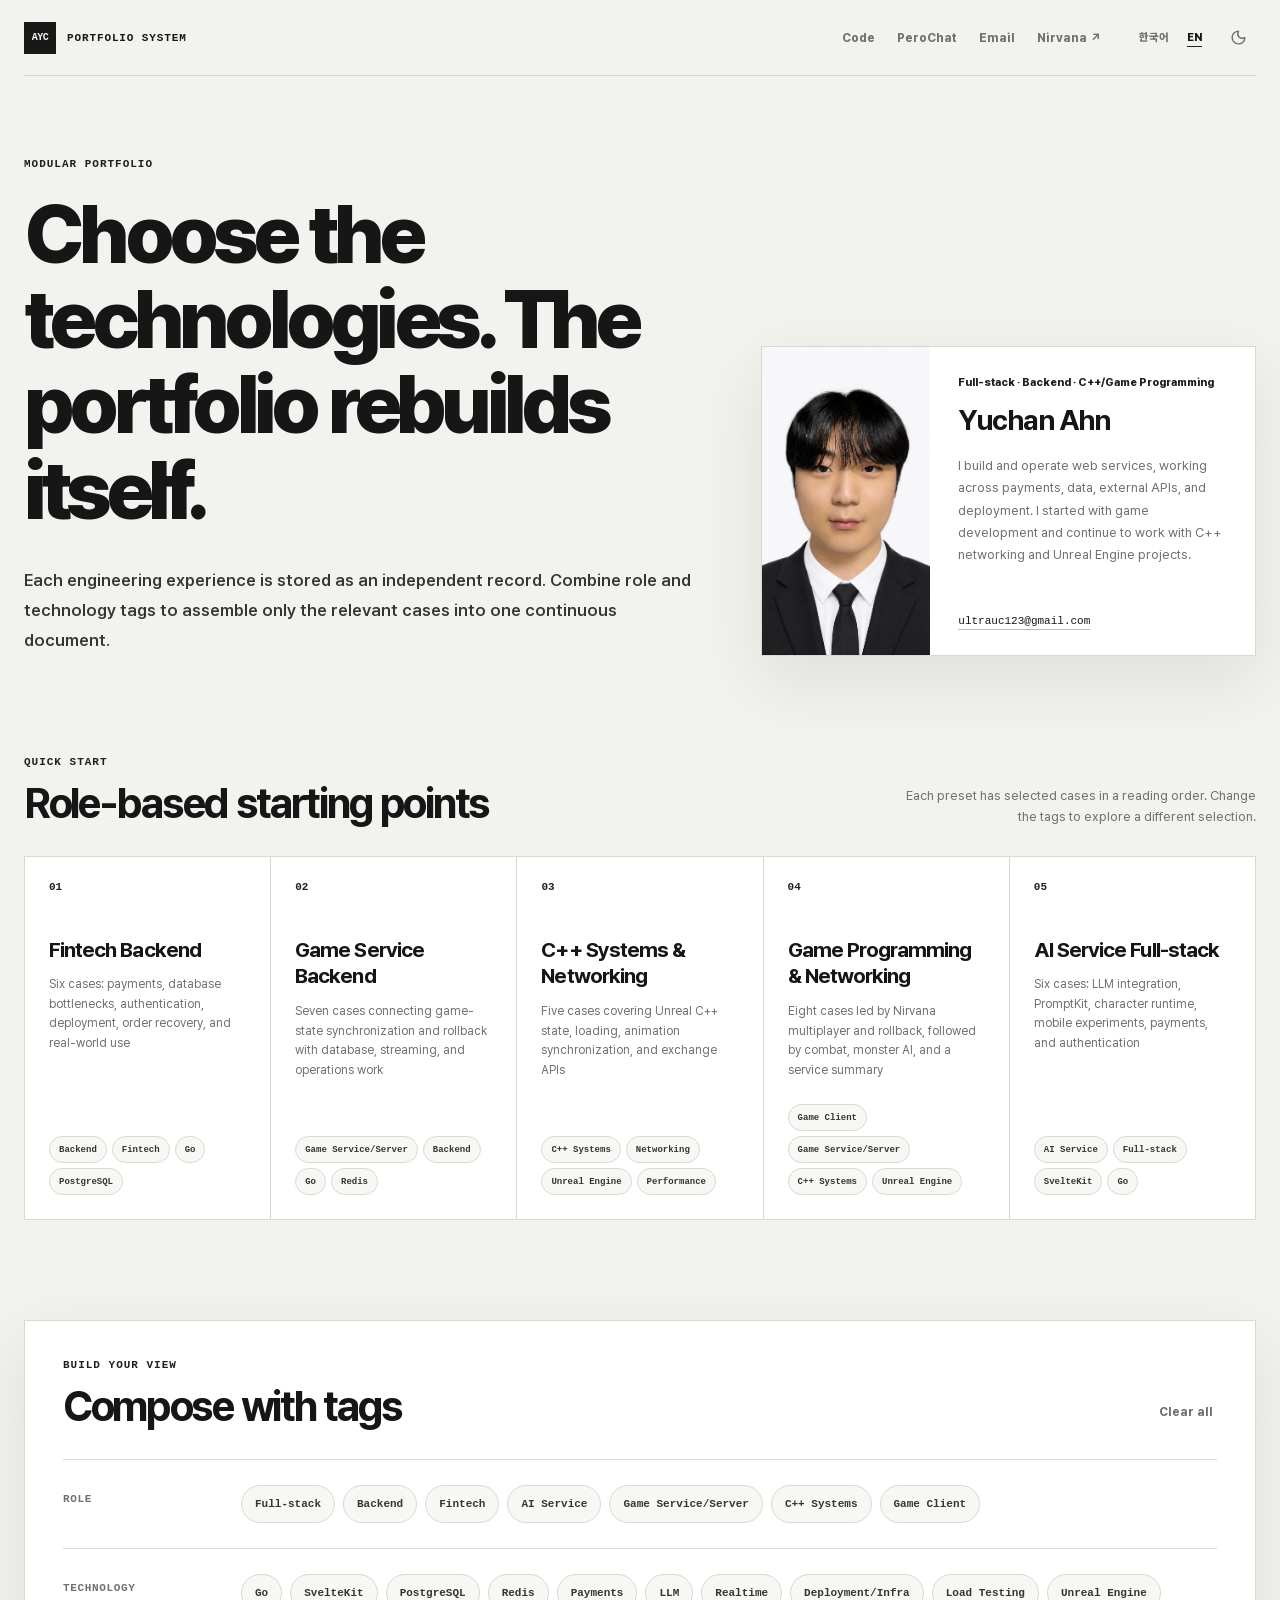
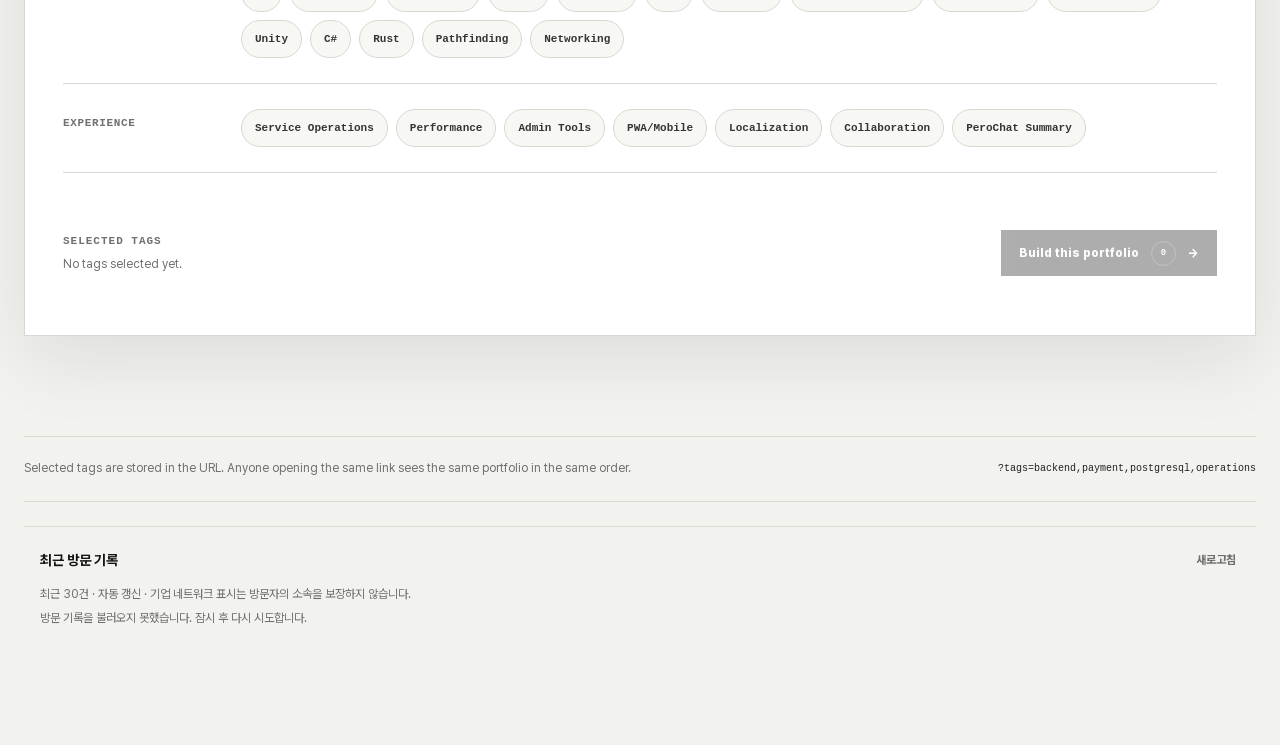
==== commit bc3cf095: "Curate role presets with explicit case selection and reading order" ====
--- a/public/index.html
+++ b/public/index.html
@@ -22,8 +22,8 @@
       })();
     </script>
     <link rel="stylesheet" href="./styles.css?v=37" />
-    <script src="./portfolio-data.js?v=7" defer></script>
-    <script src="./app.js?v=38" defer></script>
+    <script src="./portfolio-data.js?v=8" defer></script>
+    <script src="./app.js?v=39" defer></script>
     <script src="./visitor-tracking.js?v=2" defer></script>
     <script src="./visitor-feed.js?v=2" defer></script>
   </head>
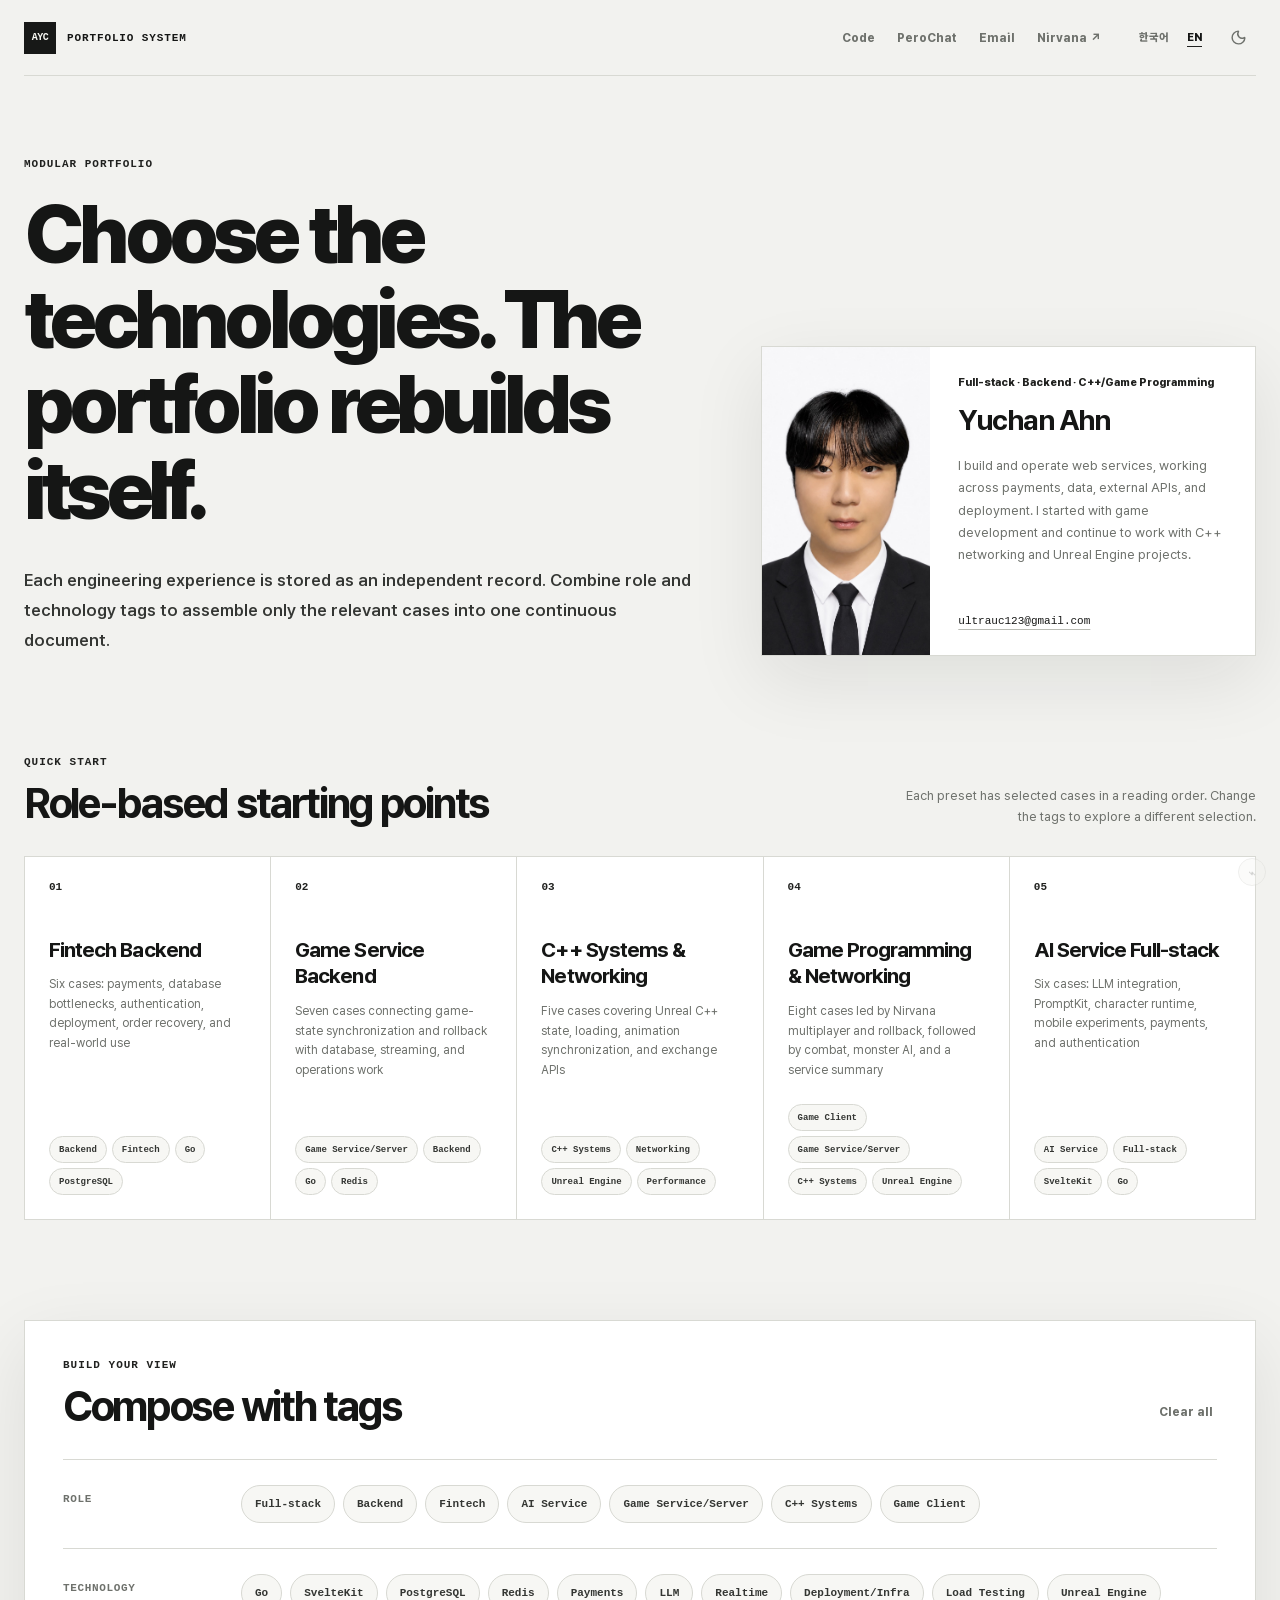
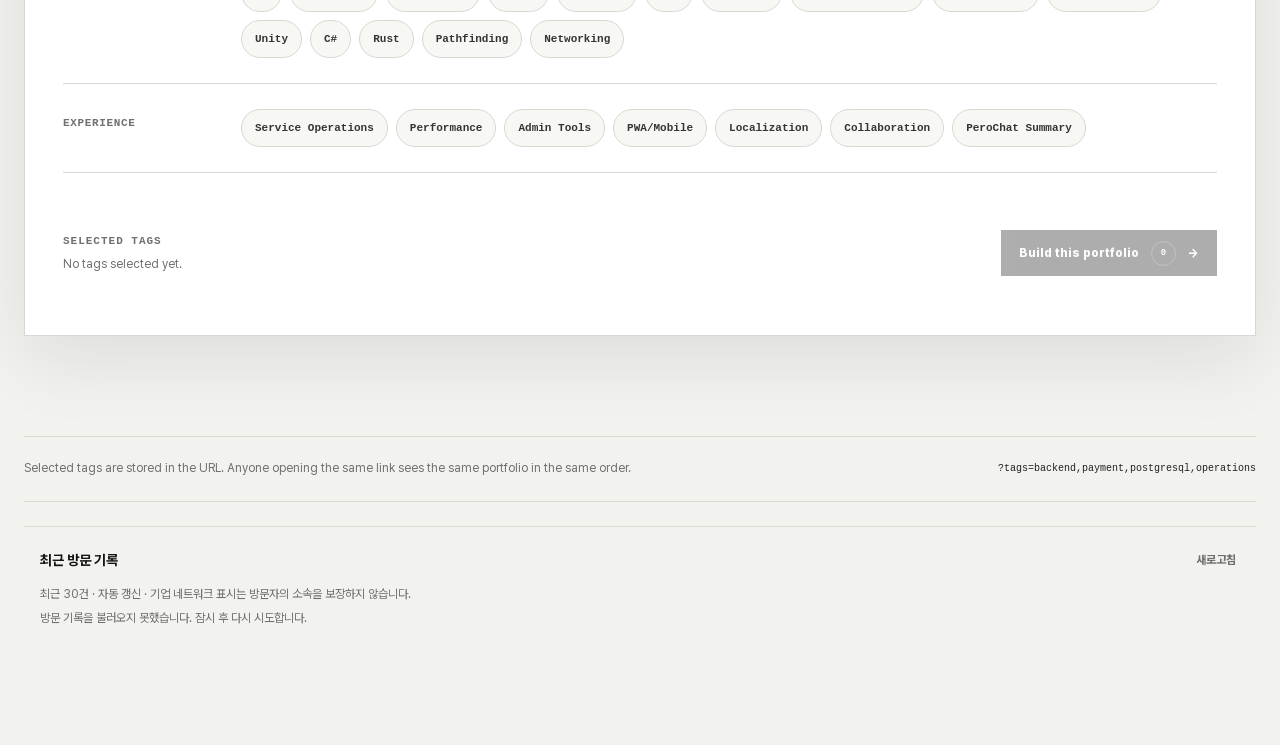
==== commit a5213f3a: "Add career operations dashboard" ====
--- a/public/index.html
+++ b/public/index.html
@@ -164,6 +164,8 @@
       </section>
     </main>
 
+    <a class="career-ops-link" href="./career-dashboard.html" aria-label="Career operations dashboard" title="Career Ops">⌁</a>
+
     <div id="toast" class="toast" role="status" aria-live="polite" hidden></div>
   </body>
 </html>
--- a/public/styles.css
+++ b/public/styles.css
@@ -2191,3 +2191,5 @@
     text-decoration: none;
   }
 }
+
+.career-ops-link{position:fixed;right:14px;bottom:14px;z-index:30;width:28px;height:28px;display:grid;place-items:center;border:1px solid var(--line,#d8d8d4);border-radius:50%;background:color-mix(in srgb,var(--paper,#f4f4f2) 82%,transparent);color:var(--muted,#777);text-decoration:none;font-size:14px;opacity:.42;transition:.2s}.career-ops-link:hover,.career-ops-link:focus-visible{opacity:1;transform:translateY(-1px)}@media print{.career-ops-link{display:none}}
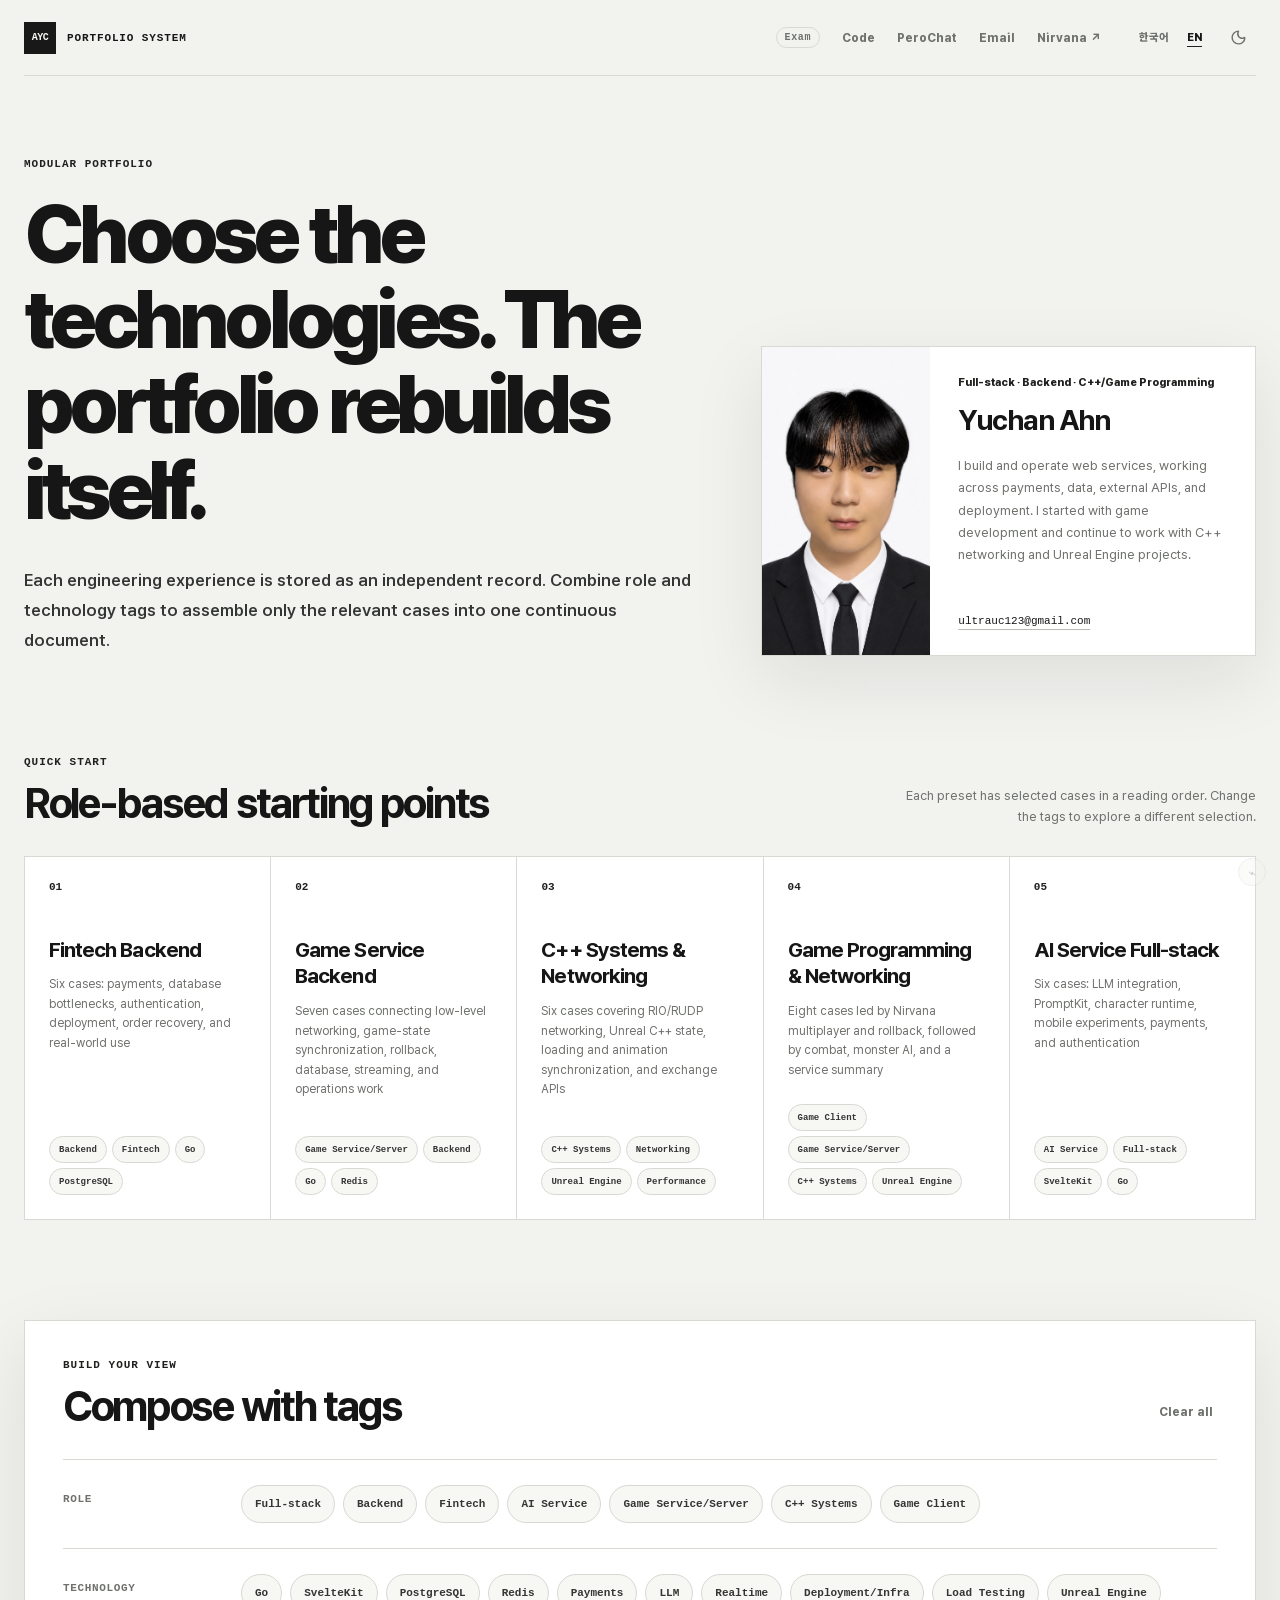
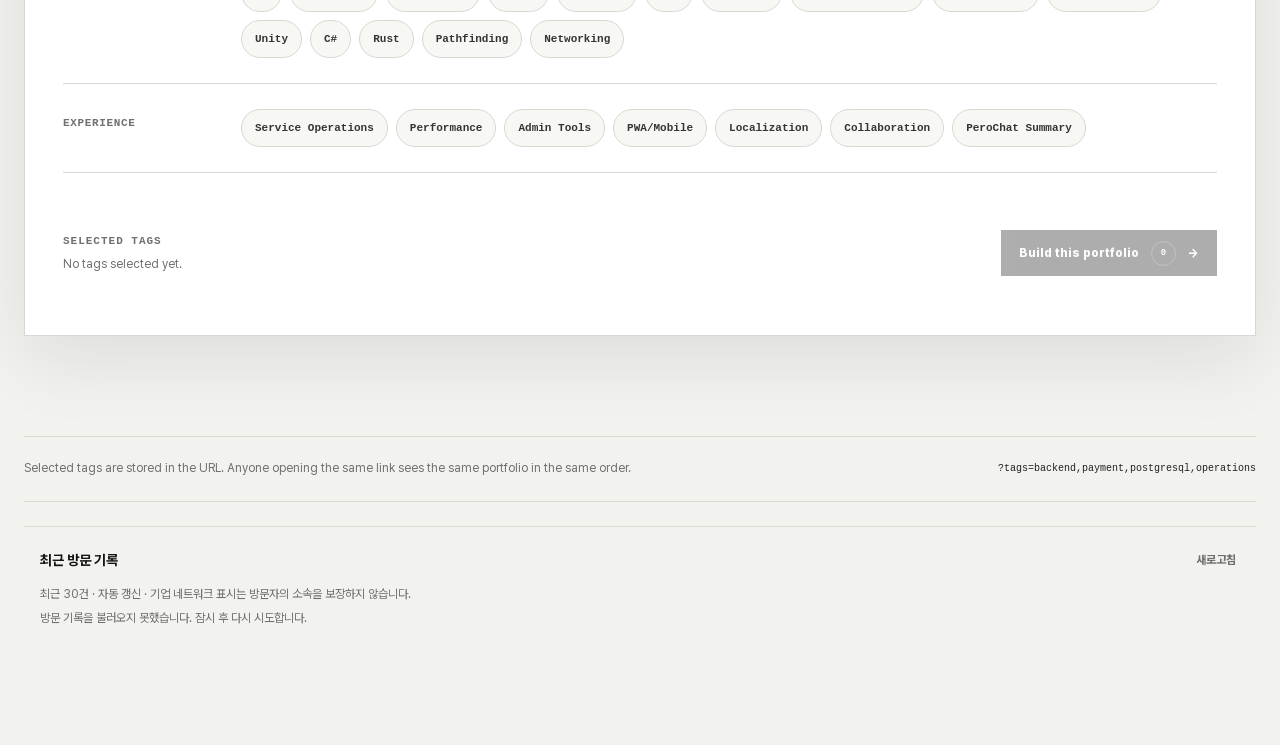
==== commit df4702a2: "Add Pearl Abyss mock exam page" ====
--- a/public/index.html
+++ b/public/index.html
@@ -21,8 +21,9 @@
         document.documentElement.dataset.theme = savedTheme || systemTheme;
       })();
     </script>
-    <link rel="stylesheet" href="./styles.css?v=37" />
-    <script src="./portfolio-data.js?v=8" defer></script>
+    <link rel="stylesheet" href="./styles.css?v=38" />
+    <script src="./portfolio-data.js?v=11" defer></script>
+    <script src="./portfolio-copy-overrides.js?v=2" defer></script>
     <script src="./app.js?v=39" defer></script>
     <script src="./visitor-tracking.js?v=2" defer></script>
     <script src="./visitor-feed.js?v=2" defer></script>
@@ -36,6 +37,7 @@
         </a>
 
         <nav class="external-links" aria-label="외부 링크">
+          <a class="exam-shortcut" href="./pearlabyss-exam.html">Exam</a>
           <a href="https://github.com/yuchanahn/-" target="_blank" rel="noreferrer">Code</a>
           <a href="https://personaxi.com" target="_blank" rel="noreferrer">PeroChat</a>
           <a href="mailto:ultrauc123@gmail.com">Email</a>
--- a/public/styles.css
+++ b/public/styles.css
@@ -169,6 +169,22 @@
   font-weight: 750;
 }
 
+.external-links a.exam-shortcut {
+  padding: 4px 8px;
+  border: 1px solid var(--border);
+  border-radius: 999px;
+  font-family: var(--mono);
+  font-size: 10px;
+  letter-spacing: 0.06em;
+}
+
+.external-links a.exam-shortcut:hover,
+.external-links a.exam-shortcut:focus-visible {
+  border-color: var(--text);
+  color: var(--text);
+  outline: none;
+}
+
 .external-links a:hover {
   color: var(--text);
 }
